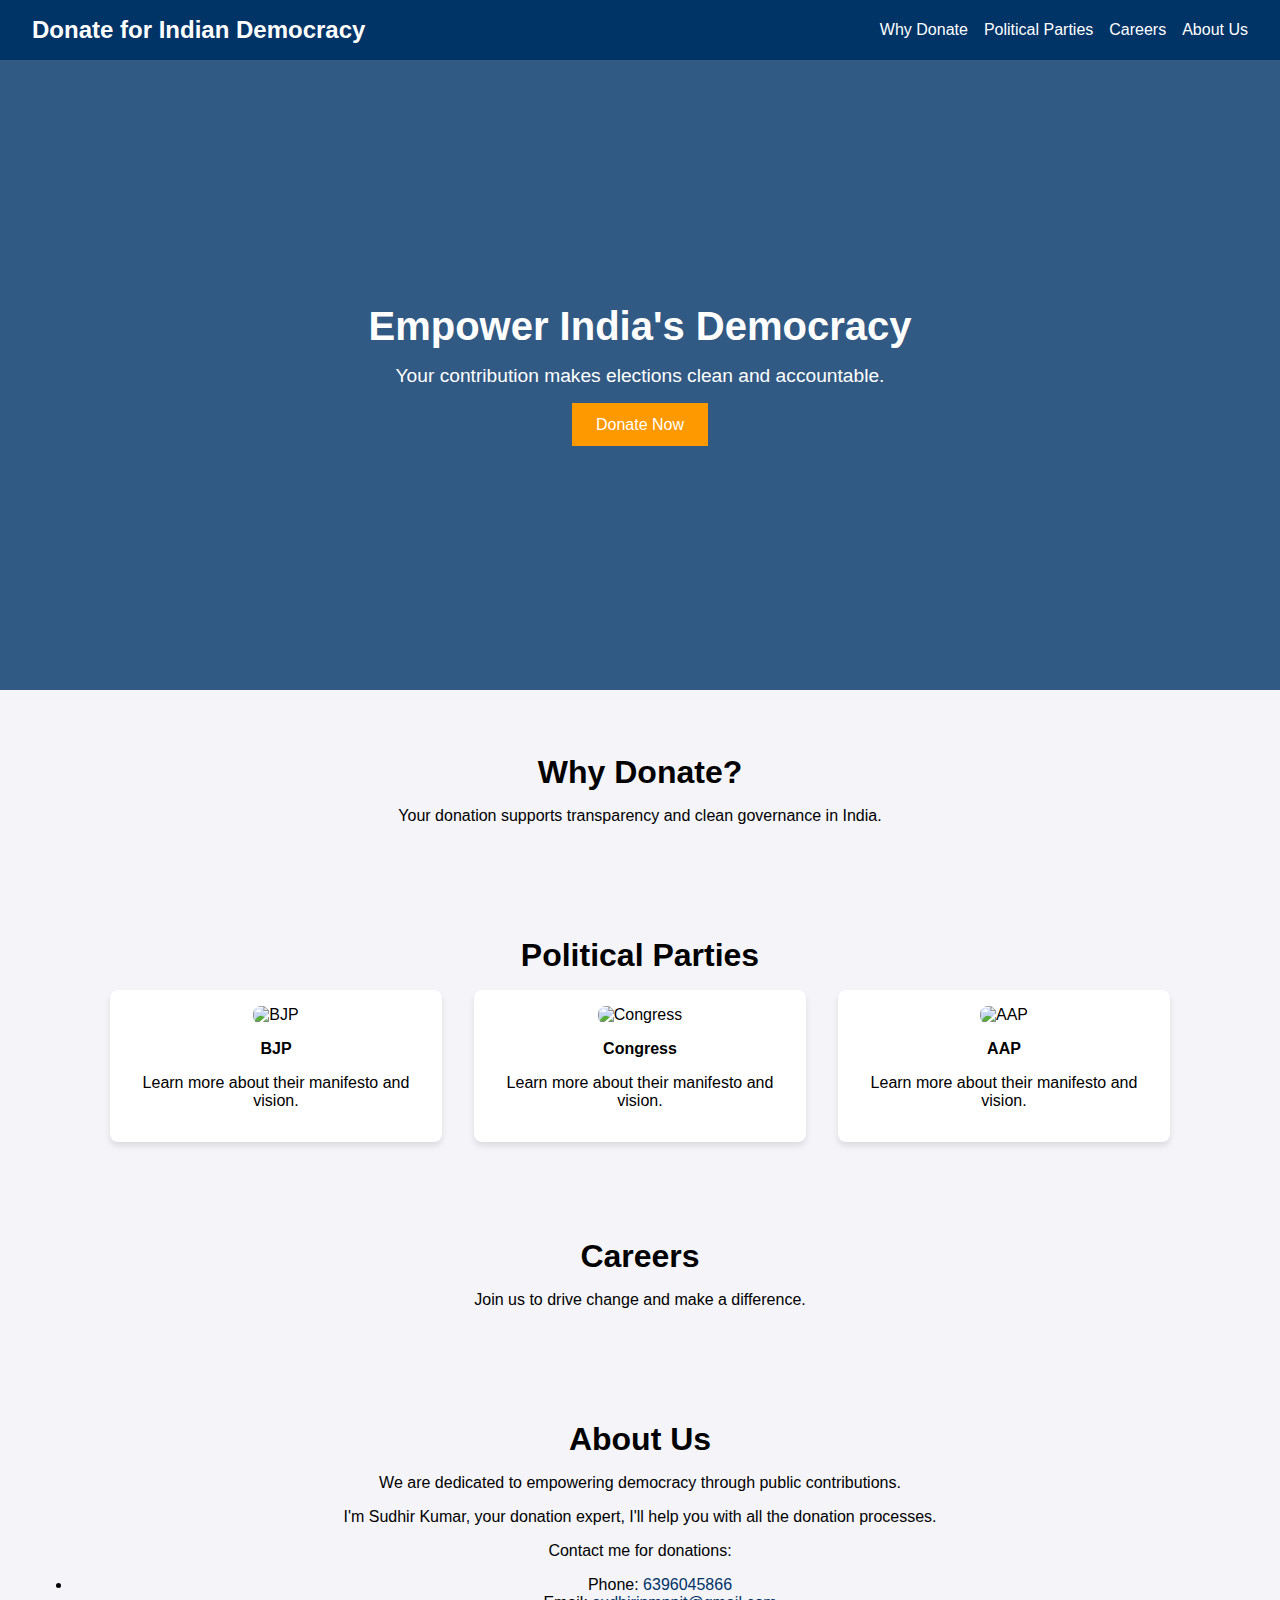
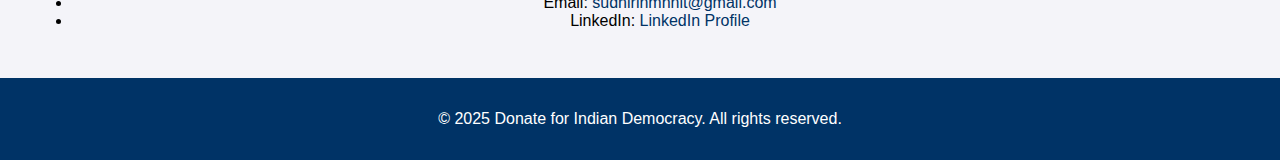
==== index.html @ a89dacd3 "Update index.html" ====
<!DOCTYPE html>
<html lang="en">
<head>
  <meta charset="UTF-8">
  <meta name="viewport" content="width=device-width, initial-scale=1.0">
  <title>Donate for Indian Democracy</title>
  <style>
    body {
      margin: 0;
      font-family: Arial, sans-serif;
      background-color: #f4f4f9;
    }

    /* Header */
    header {
      background-color: #003366;
      color: white;
      padding: 1rem 2rem;
      display: flex;
      justify-content: space-between;
      align-items: center;
    }

    header h1 {
      font-size: 1.5rem;
      margin: 0;
    }

    nav {
      display: flex;
      gap: 1rem;
    }

    nav a {
      color: white;
      text-decoration: none;
      font-size: 1rem;
    }

    nav a:hover {
      text-decoration: underline;
    }

    /* Hero Section */
    .hero {
      background: linear-gradient(rgba(0, 51, 102, 0.8), rgba(0, 51, 102, 0.8)), url('background-image.jpg') no-repeat center center/cover;
      color: white;
      height: 70vh;
      display: flex;
      flex-direction: column;
      justify-content: center;
      align-items: center;
      text-align: center;
    }

    .hero h2 {
      font-size: 2.5rem;
      margin: 0;
    }

    .hero p {
      font-size: 1.2rem;
      margin: 1rem 0;
    }

    .hero button {
      background-color: #ff9900;
      color: white;
      border: none;
      padding: 0.8rem 1.5rem;
      font-size: 1rem;
      cursor: pointer;
    }

    .hero button:hover {
      background-color: #cc7a00;
    }

    /* Sections */
    .section {
      padding: 2rem;
      text-align: center;
    }

    .section h3 {
      font-size: 2rem;
      margin-bottom: 1rem;
    }

    .tiles {
      display: flex;
      justify-content: center;
      gap: 2rem;
      flex-wrap: wrap;
    }

    .tile {
      background-color: white;
      border-radius: 8px;
      box-shadow: 0 4px 6px rgba(0, 0, 0, 0.1);
      width: 300px;
      padding: 1rem;
      text-align: center;
      transition: transform 0.3s;
    }

    .tile:hover {
      transform: translateY(-5px);
    }

    .tile img {
      max-width: 100%;
      border-radius: 8px;
    }

    .tile h4 {
      margin: 1rem 0;
    }

    /* Footer */
    footer {
      background-color: #003366;
      color: white;
      padding: 1rem;
      text-align: center;
    }

    /* About Us */
    .about-us-contact {
      font-size: 1rem;
      margin-top: 1rem;
    }
    .about-us-contact a {
      color: #003366;
      text-decoration: none;
    }
    .about-us-contact a:hover {
      text-decoration: underline;
    }
  </style>
</head>
<body>

<header>
  <h1>Donate for Indian Democracy</h1>
  <nav>
    <a href="#why-donate">Why Donate</a>
    <a href="#political-parties">Political Parties</a>
    <a href="#careers">Careers</a>
    <a href="#about-us">About Us</a>
  </nav>
</header>

<section class="hero">
  <h2>Empower India's Democracy</h2>
  <p>Your contribution makes elections clean and accountable.</p>
  <!-- Redirecting to another page (donation page) -->
  <a href="donate.html">
    <button>Donate Now</button>
  </a>
</section>

<section id="why-donate" class="section">
  <h3>Why Donate?</h3>
  <p>Your donation supports transparency and clean governance in India.</p>
</section>

<section id="political-parties" class="section">
  <h3>Political Parties</h3>
  <div class="tiles">
    <div class="tile">
      <img src="bjp-logo.jpg" alt="BJP">
      <h4>BJP</h4>
      <p>Learn more about their manifesto and vision.</p>
    </div>
    <div class="tile">
      <img src="congress-logo.jpg" alt="Congress">
      <h4>Congress</h4>
      <p>Learn more about their manifesto and vision.</p>
    </div>
    <div class="tile">
      <img src="aap-logo.jpg" alt="AAP">
      <h4>AAP</h4>
      <p>Learn more about their manifesto and vision.</p>
    </div>
  </div>
</section>

<section id="careers" class="section">
  <h3>Careers</h3>
  <p>Join us to drive change and make a difference.</p>
</section>

<section id="about-us" class="section">
  <h3>About Us</h3>
  <p>We are dedicated to empowering democracy through public contributions.</p>

  <div class="about-us-contact">
    <p>I'm Sudhir Kumar, your donation expert, I'll help you with all the donation processes.</p>
    <p>Contact me for donations:</p>
    <ul>
      <li>Phone: <a href="tel:+6396045866">6396045866</a></li>
      <li>Email: <a href="mailto:sudhirinmnnit@gmail.com">sudhirinmnnit@gmail.com</a></li>
      <li>LinkedIn: <a href="https://www.linkedin.com/in/sudhkuma/" target="_blank">LinkedIn Profile</a></li>
    </ul>
  </div>
</section>

<footer>
  <p>&copy; 2025 Donate for Indian Democracy. All rights reserved.</p>
</footer>

</body>
</html>
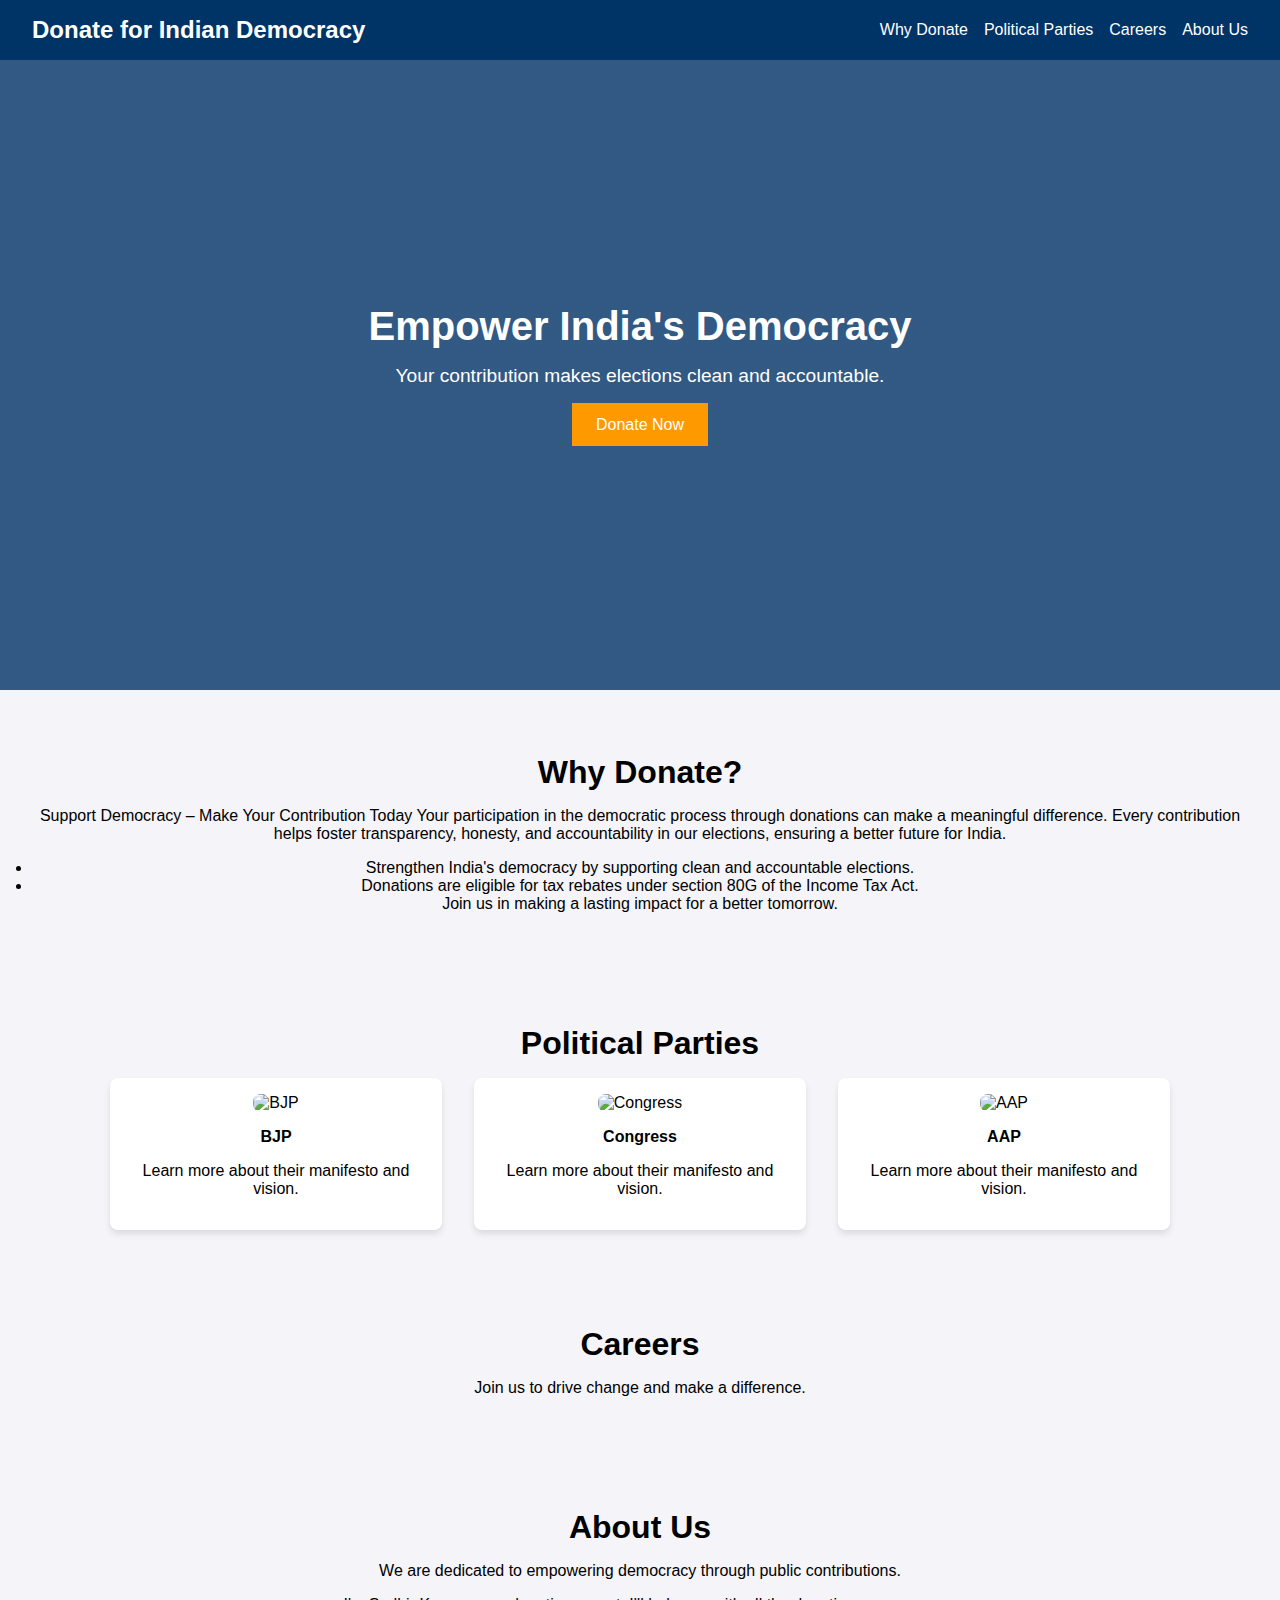
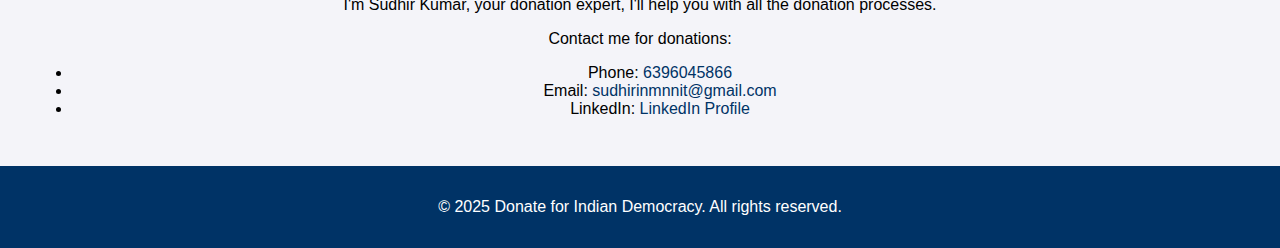
==== commit 782dad0d: "Update index.html" ====
--- a/index.html
+++ b/index.html
@@ -162,7 +162,14 @@
 
 <section id="why-donate" class="section">
   <h3>Why Donate?</h3>
-  <p>Your donation supports transparency and clean governance in India.</p>
+  <p>Support Democracy – Make Your Contribution Today
+
+Your participation in the democratic process through donations can make a meaningful difference. Every contribution helps foster transparency, honesty, and accountability in our elections, ensuring a better future for India.
+
+<li>Strengthen India's democracy by supporting clean and accountable elections.</li>
+    <li>Donations are eligible for tax rebates under section 80G of the Income Tax Act.</li>
+<bi>Join us in making a lasting impact for a better tomorrow.</bi>
+  </p>
 </section>
 
 <section id="political-parties" class="section">
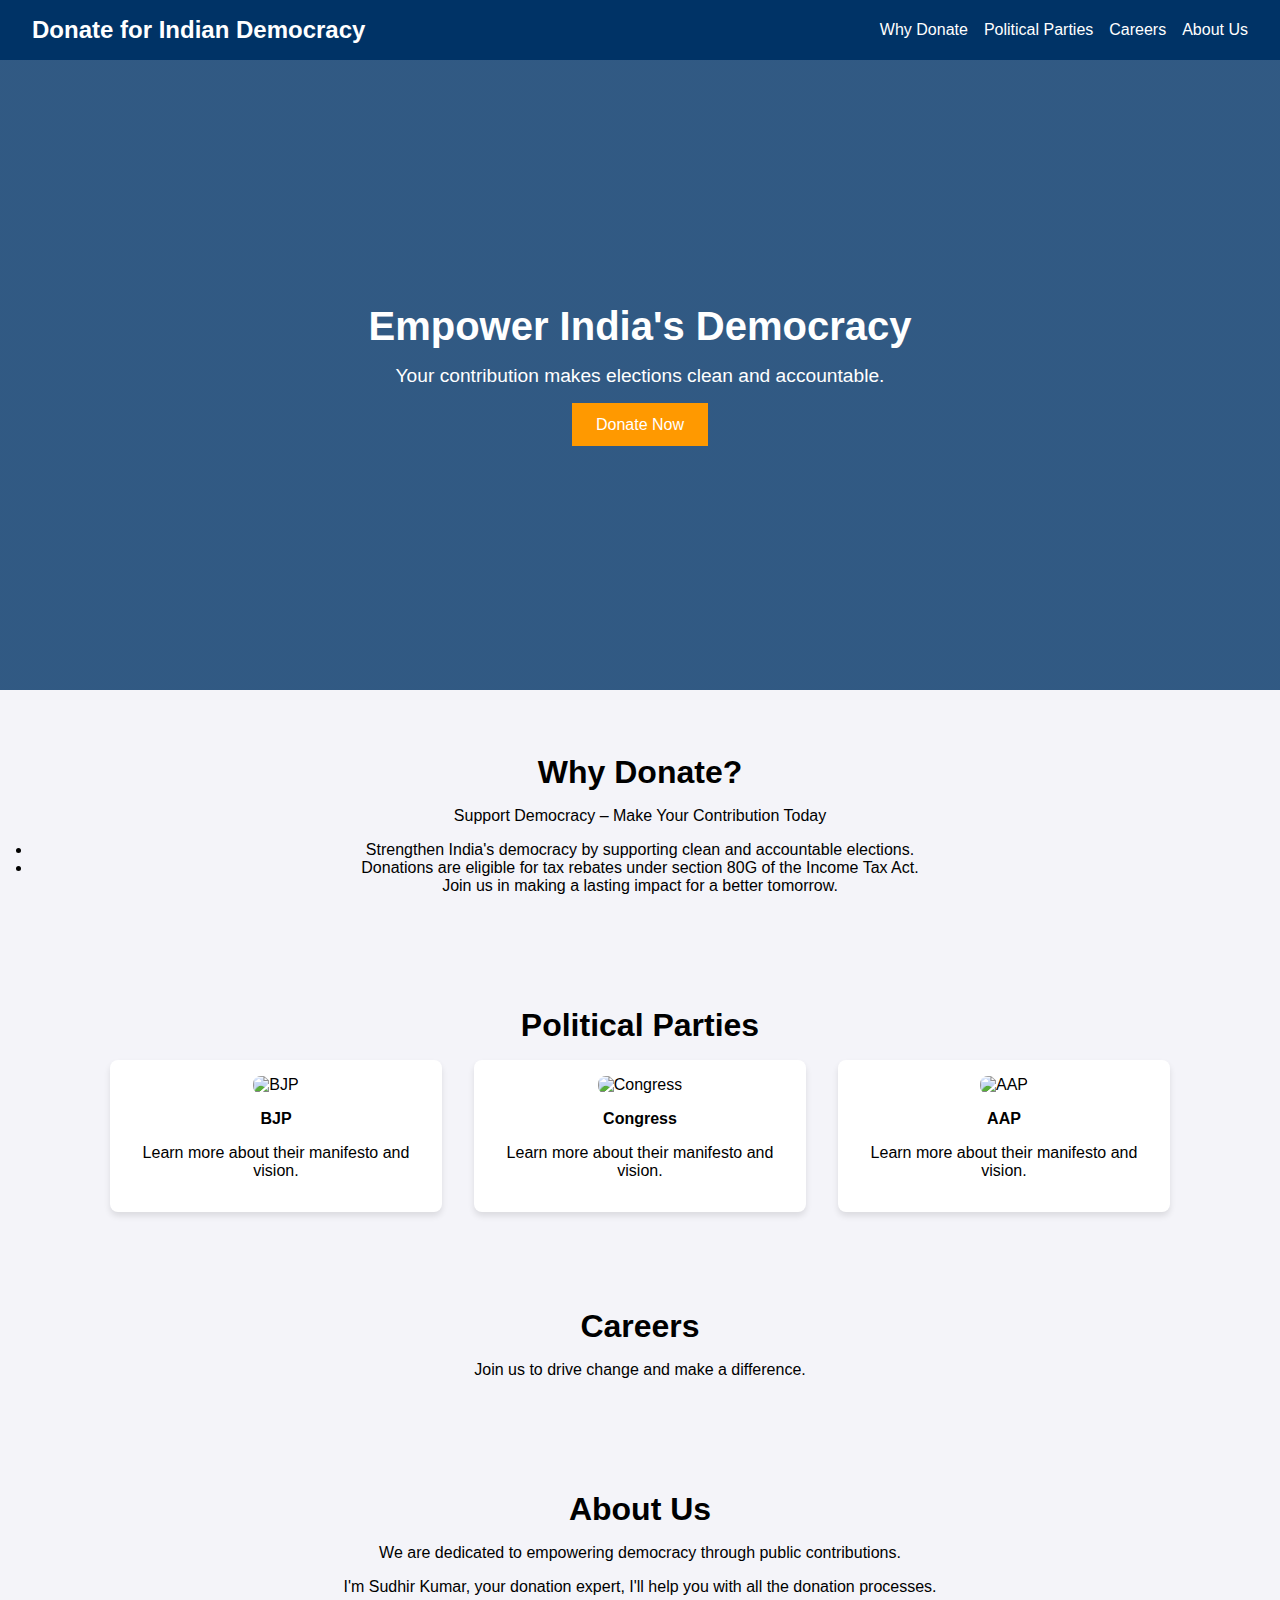
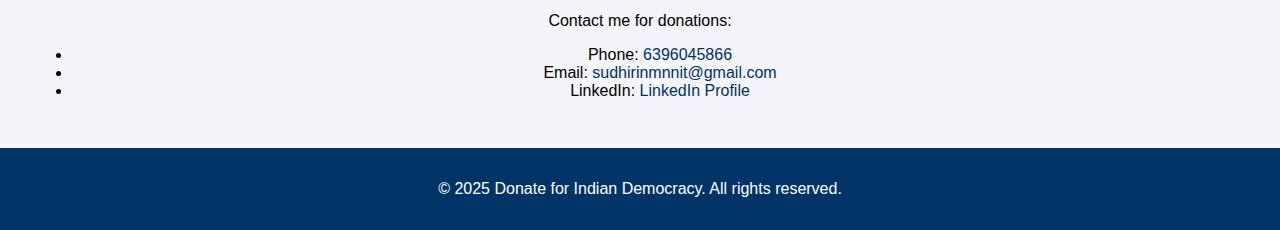
==== commit 494b38e0: "Update index.html" ====
--- a/index.html
+++ b/index.html
@@ -163,8 +163,6 @@
 <section id="why-donate" class="section">
   <h3>Why Donate?</h3>
   <p>Support Democracy – Make Your Contribution Today
-
-Your participation in the democratic process through donations can make a meaningful difference. Every contribution helps foster transparency, honesty, and accountability in our elections, ensuring a better future for India.
 
 <li>Strengthen India's democracy by supporting clean and accountable elections.</li>
     <li>Donations are eligible for tax rebates under section 80G of the Income Tax Act.</li>
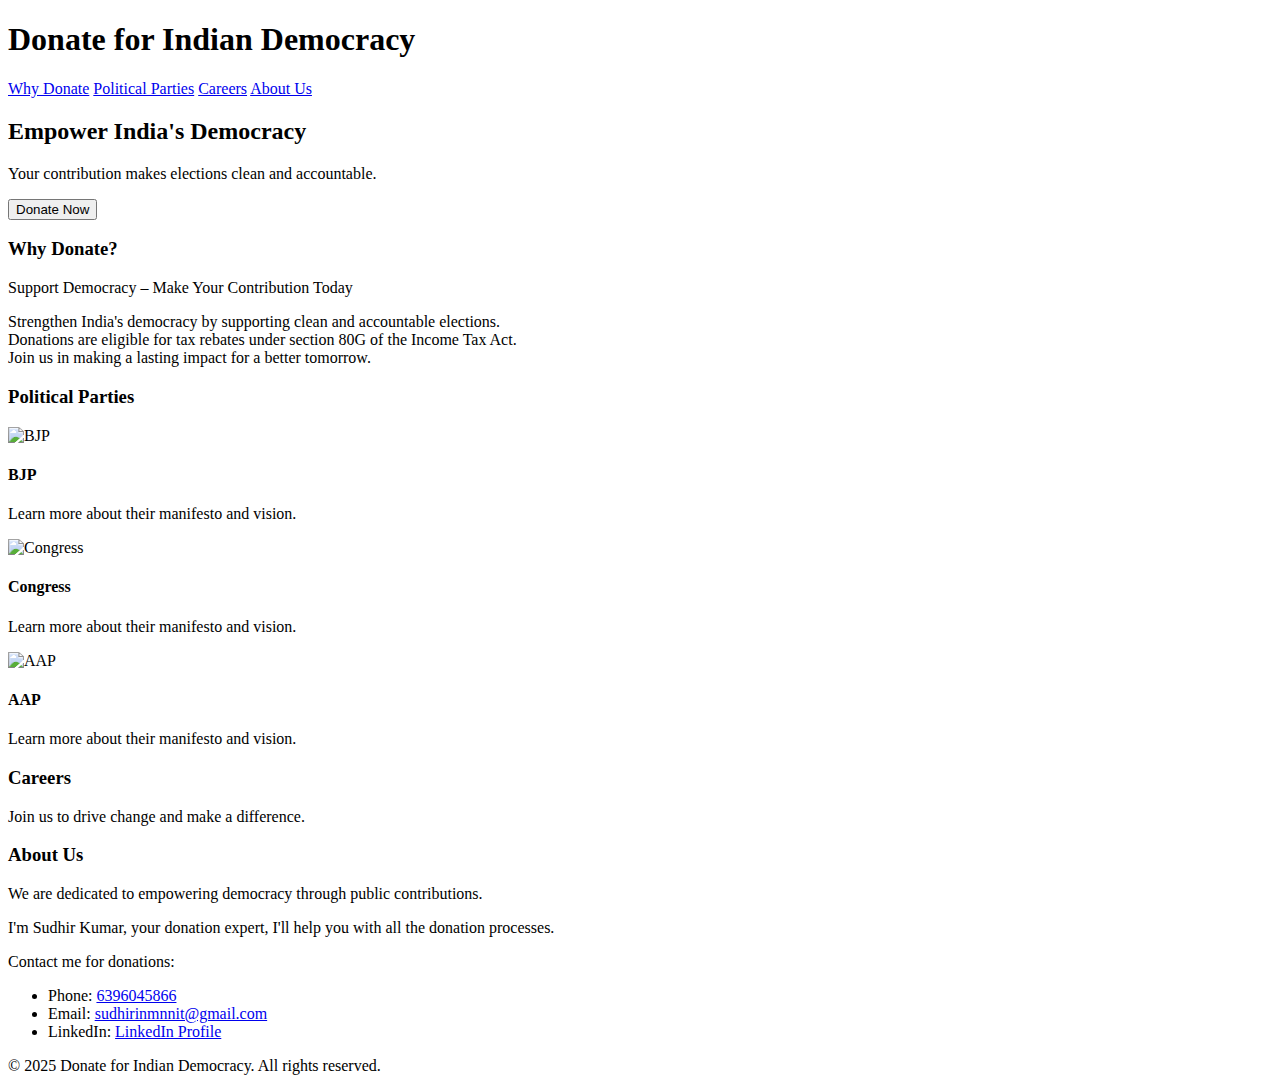
==== commit b98583cf: "Update index.html" ====
--- a/index.html
+++ b/index.html
@@ -4,140 +4,6 @@
   <meta charset="UTF-8">
   <meta name="viewport" content="width=device-width, initial-scale=1.0">
   <title>Donate for Indian Democracy</title>
-  <style>
-    body {
-      margin: 0;
-      font-family: Arial, sans-serif;
-      background-color: #f4f4f9;
-    }
-
-    /* Header */
-    header {
-      background-color: #003366;
-      color: white;
-      padding: 1rem 2rem;
-      display: flex;
-      justify-content: space-between;
-      align-items: center;
-    }
-
-    header h1 {
-      font-size: 1.5rem;
-      margin: 0;
-    }
-
-    nav {
-      display: flex;
-      gap: 1rem;
-    }
-
-    nav a {
-      color: white;
-      text-decoration: none;
-      font-size: 1rem;
-    }
-
-    nav a:hover {
-      text-decoration: underline;
-    }
-
-    /* Hero Section */
-    .hero {
-      background: linear-gradient(rgba(0, 51, 102, 0.8), rgba(0, 51, 102, 0.8)), url('background-image.jpg') no-repeat center center/cover;
-      color: white;
-      height: 70vh;
-      display: flex;
-      flex-direction: column;
-      justify-content: center;
-      align-items: center;
-      text-align: center;
-    }
-
-    .hero h2 {
-      font-size: 2.5rem;
-      margin: 0;
-    }
-
-    .hero p {
-      font-size: 1.2rem;
-      margin: 1rem 0;
-    }
-
-    .hero button {
-      background-color: #ff9900;
-      color: white;
-      border: none;
-      padding: 0.8rem 1.5rem;
-      font-size: 1rem;
-      cursor: pointer;
-    }
-
-    .hero button:hover {
-      background-color: #cc7a00;
-    }
-
-    /* Sections */
-    .section {
-      padding: 2rem;
-      text-align: center;
-    }
-
-    .section h3 {
-      font-size: 2rem;
-      margin-bottom: 1rem;
-    }
-
-    .tiles {
-      display: flex;
-      justify-content: center;
-      gap: 2rem;
-      flex-wrap: wrap;
-    }
-
-    .tile {
-      background-color: white;
-      border-radius: 8px;
-      box-shadow: 0 4px 6px rgba(0, 0, 0, 0.1);
-      width: 300px;
-      padding: 1rem;
-      text-align: center;
-      transition: transform 0.3s;
-    }
-
-    .tile:hover {
-      transform: translateY(-5px);
-    }
-
-    .tile img {
-      max-width: 100%;
-      border-radius: 8px;
-    }
-
-    .tile h4 {
-      margin: 1rem 0;
-    }
-
-    /* Footer */
-    footer {
-      background-color: #003366;
-      color: white;
-      padding: 1rem;
-      text-align: center;
-    }
-
-    /* About Us */
-    .about-us-contact {
-      font-size: 1rem;
-      margin-top: 1rem;
-    }
-    .about-us-contact a {
-      color: #003366;
-      text-decoration: none;
-    }
-    .about-us-contact a:hover {
-      text-decoration: underline;
-    }
-  </style>
 </head>
 <body>
 
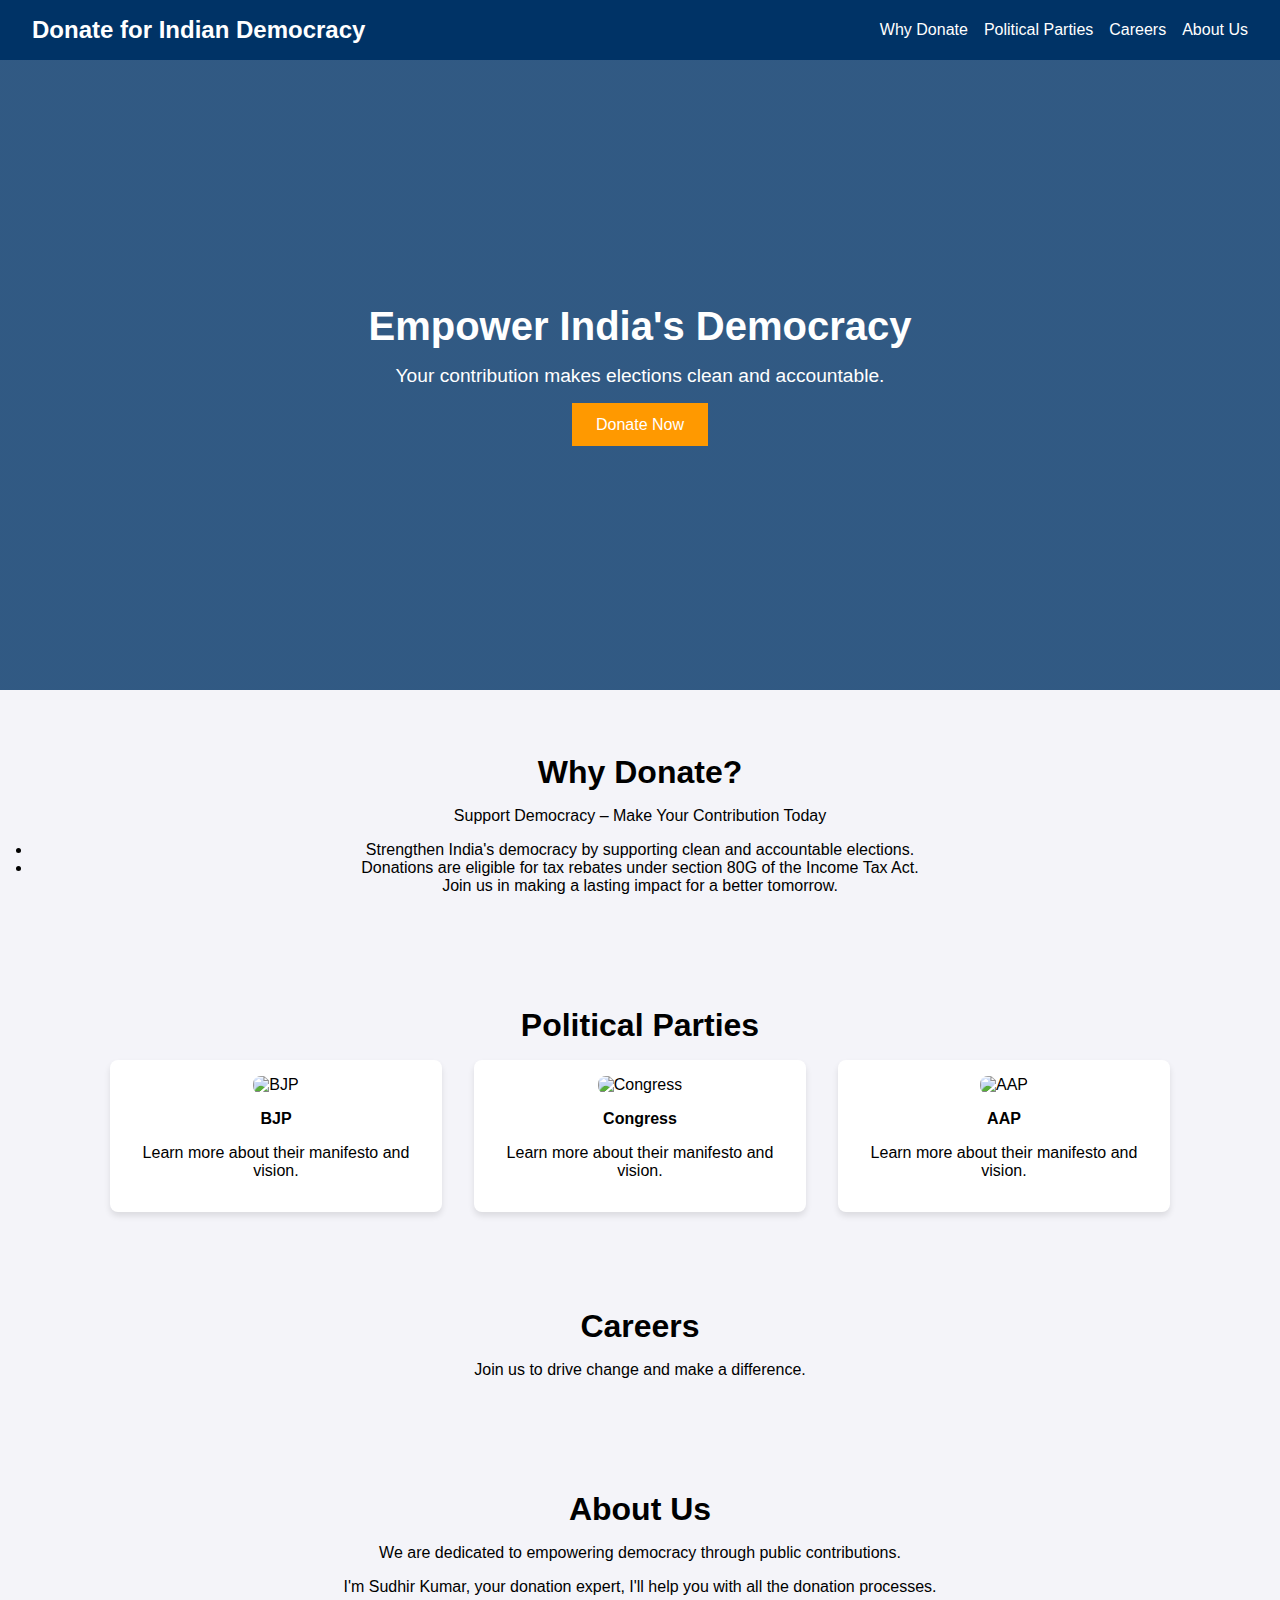
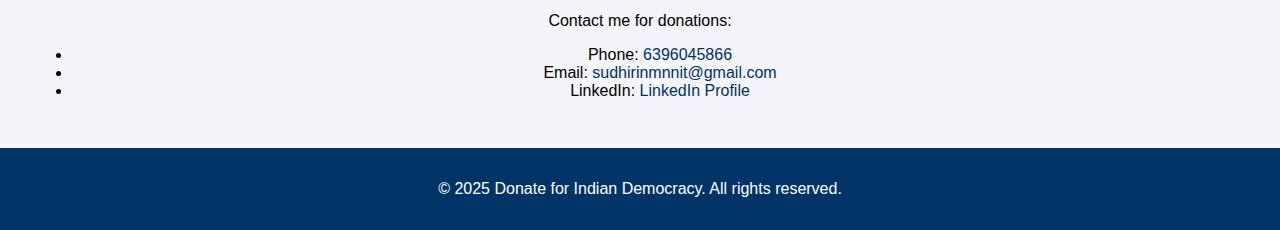
==== commit 62a93ead: "Update index.html" ====
--- a/index.html
+++ b/index.html
@@ -4,6 +4,7 @@
   <meta charset="UTF-8">
   <meta name="viewport" content="width=device-width, initial-scale=1.0">
   <title>Donate for Indian Democracy</title>
+  <link rel="stylesheet" href="style.css">
 </head>
 <body>
 
--- a/style.css
+++ b/style.css
@@ -0,0 +1,133 @@
+
+    body {
+      margin: 0;
+      font-family: Arial, sans-serif;
+      background-color: #f4f4f9;
+    }
+
+    /* Header */
+    header {
+      background-color: #003366;
+      color: white;
+      padding: 1rem 2rem;
+      display: flex;
+      justify-content: space-between;
+      align-items: center;
+    }
+
+    header h1 {
+      font-size: 1.5rem;
+      margin: 0;
+    }
+
+    nav {
+      display: flex;
+      gap: 1rem;
+    }
+
+    nav a {
+      color: white;
+      text-decoration: none;
+      font-size: 1rem;
+    }
+
+    nav a:hover {
+      text-decoration: underline;
+    }
+
+    /* Hero Section */
+    .hero {
+      background: linear-gradient(rgba(0, 51, 102, 0.8), rgba(0, 51, 102, 0.8)), url('background-image.jpg') no-repeat center center/cover;
+      color: white;
+      height: 70vh;
+      display: flex;
+      flex-direction: column;
+      justify-content: center;
+      align-items: center;
+      text-align: center;
+    }
+
+    .hero h2 {
+      font-size: 2.5rem;
+      margin: 0;
+    }
+
+    .hero p {
+      font-size: 1.2rem;
+      margin: 1rem 0;
+    }
+
+    .hero button {
+      background-color: #ff9900;
+      color: white;
+      border: none;
+      padding: 0.8rem 1.5rem;
+      font-size: 1rem;
+      cursor: pointer;
+    }
+
+    .hero button:hover {
+      background-color: #cc7a00;
+    }
+
+    /* Sections */
+    .section {
+      padding: 2rem;
+      text-align: center;
+    }
+
+    .section h3 {
+      font-size: 2rem;
+      margin-bottom: 1rem;
+    }
+
+    .tiles {
+      display: flex;
+      justify-content: center;
+      gap: 2rem;
+      flex-wrap: wrap;
+    }
+
+    .tile {
+      background-color: white;
+      border-radius: 8px;
+      box-shadow: 0 4px 6px rgba(0, 0, 0, 0.1);
+      width: 300px;
+      padding: 1rem;
+      text-align: center;
+      transition: transform 0.3s;
+    }
+
+    .tile:hover {
+      transform: translateY(-5px);
+    }
+
+    .tile img {
+      max-width: 100%;
+      border-radius: 8px;
+    }
+
+    .tile h4 {
+      margin: 1rem 0;
+    }
+
+    /* Footer */
+    footer {
+      background-color: #003366;
+      color: white;
+      padding: 1rem;
+      text-align: center;
+    }
+
+    /* About Us */
+    .about-us-contact {
+      font-size: 1rem;
+      margin-top: 1rem;
+    }
+    .about-us-contact a {
+      color: #003366;
+      text-decoration: none;
+    }
+    .about-us-contact a:hover {
+      text-decoration: underline;
+    }
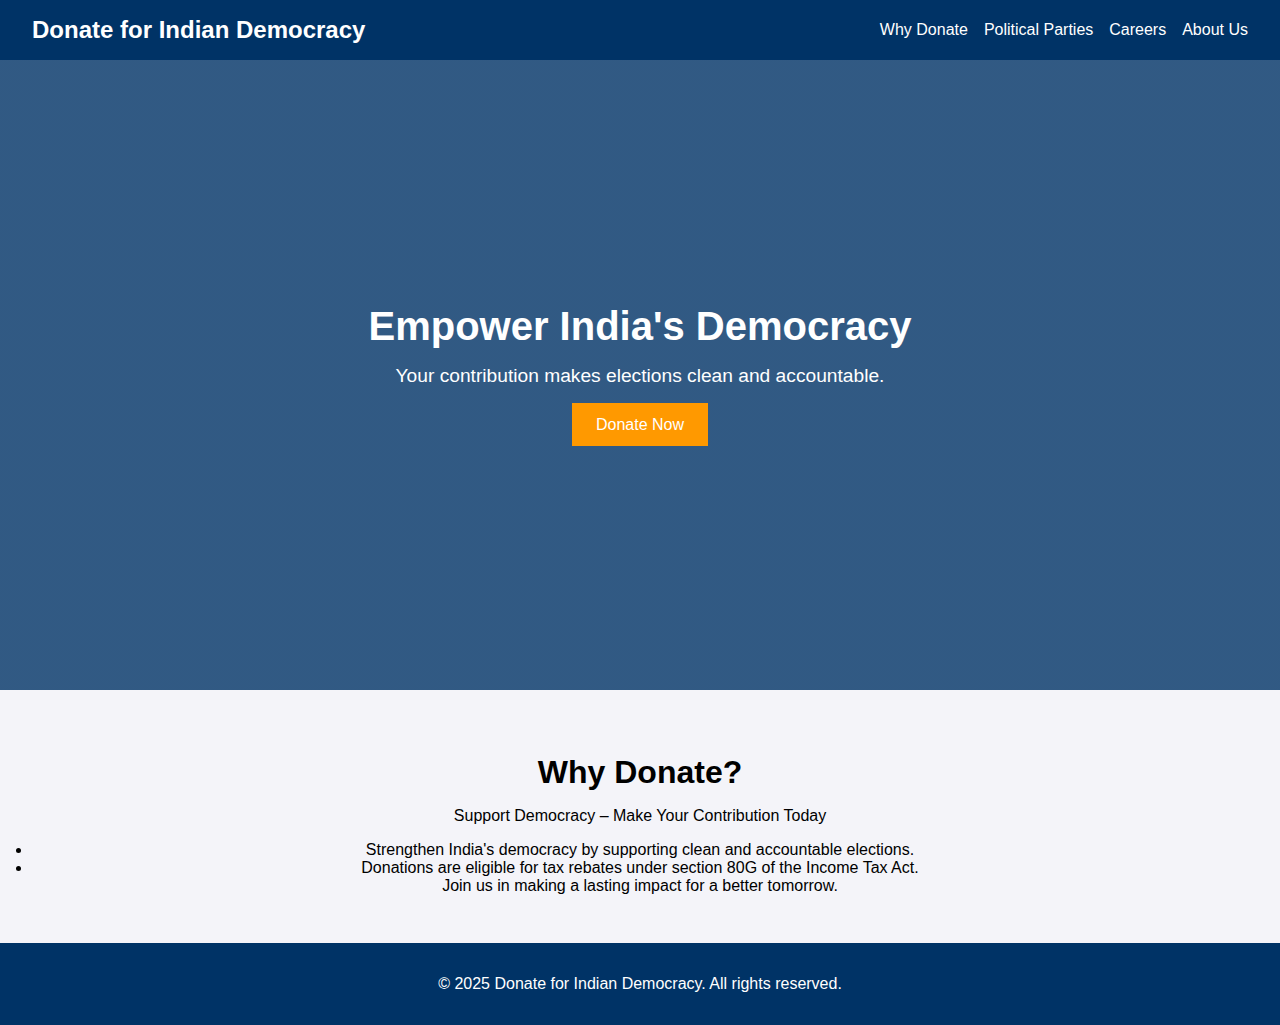
==== commit d5684933: "These are the changes to remove the name and party links" ====
--- a/index.html
+++ b/index.html
@@ -22,7 +22,7 @@
   <h2>Empower India's Democracy</h2>
   <p>Your contribution makes elections clean and accountable.</p>
   <!-- Redirecting to another page (donation page) -->
-  <a href="donate.html">
+  <a href="">
     <button>Donate Now</button>
   </a>
 </section>
@@ -36,48 +36,6 @@
 <bi>Join us in making a lasting impact for a better tomorrow.</bi>
   </p>
 </section>
-
-<section id="political-parties" class="section">
-  <h3>Political Parties</h3>
-  <div class="tiles">
-    <div class="tile">
-      <img src="bjp-logo.jpg" alt="BJP">
-      <h4>BJP</h4>
-      <p>Learn more about their manifesto and vision.</p>
-    </div>
-    <div class="tile">
-      <img src="congress-logo.jpg" alt="Congress">
-      <h4>Congress</h4>
-      <p>Learn more about their manifesto and vision.</p>
-    </div>
-    <div class="tile">
-      <img src="aap-logo.jpg" alt="AAP">
-      <h4>AAP</h4>
-      <p>Learn more about their manifesto and vision.</p>
-    </div>
-  </div>
-</section>
-
-<section id="careers" class="section">
-  <h3>Careers</h3>
-  <p>Join us to drive change and make a difference.</p>
-</section>
-
-<section id="about-us" class="section">
-  <h3>About Us</h3>
-  <p>We are dedicated to empowering democracy through public contributions.</p>
-
-  <div class="about-us-contact">
-    <p>I'm Sudhir Kumar, your donation expert, I'll help you with all the donation processes.</p>
-    <p>Contact me for donations:</p>
-    <ul>
-      <li>Phone: <a href="tel:+6396045866">6396045866</a></li>
-      <li>Email: <a href="mailto:sudhirinmnnit@gmail.com">sudhirinmnnit@gmail.com</a></li>
-      <li>LinkedIn: <a href="https://www.linkedin.com/in/sudhkuma/" target="_blank">LinkedIn Profile</a></li>
-    </ul>
-  </div>
-</section>
-
 <footer>
   <p>&copy; 2025 Donate for Indian Democracy. All rights reserved.</p>
 </footer>
